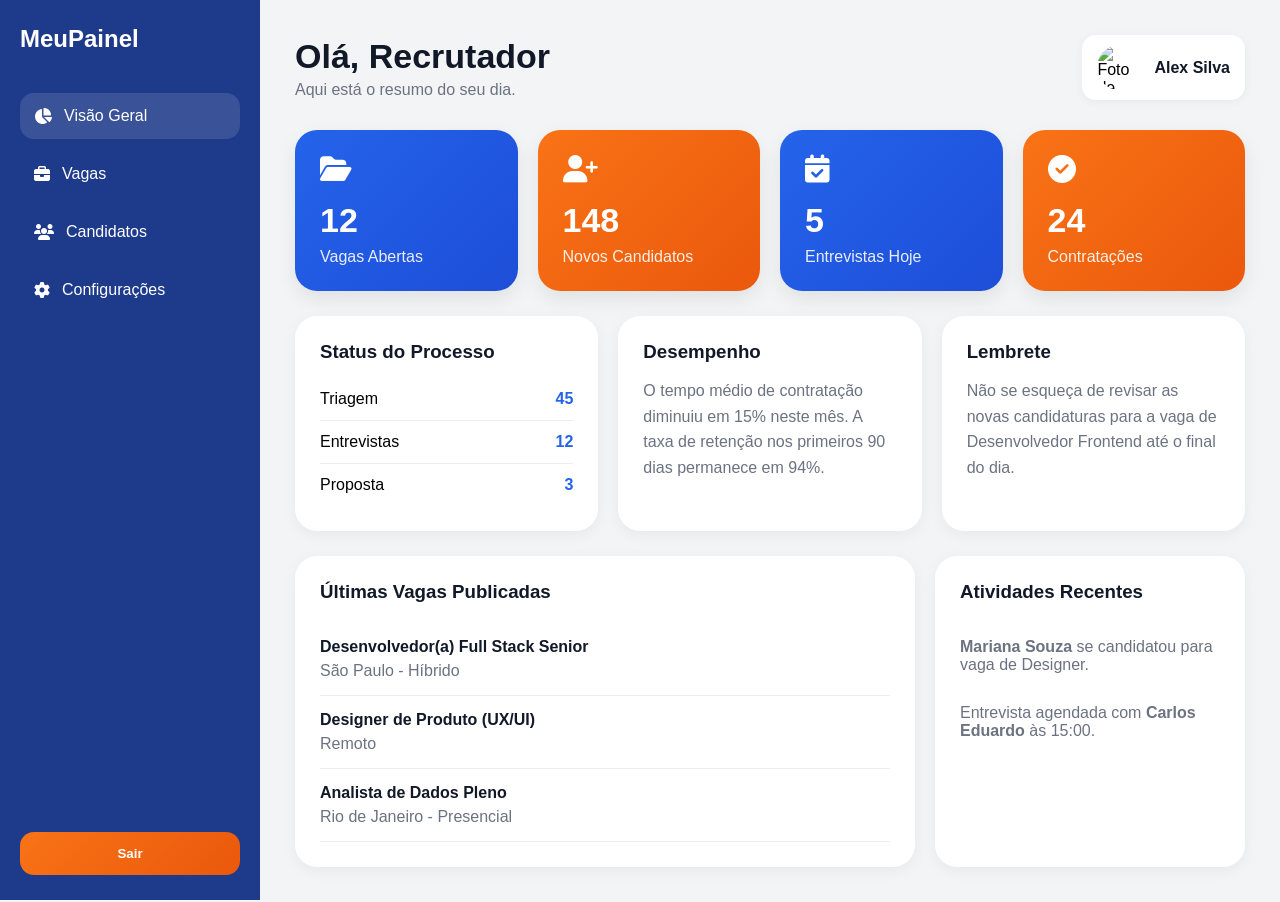
==== frontend/dashboad/dashboard/index.html @ dc66635c "atualiza arquivos do projeto" ====
<!DOCTYPE html>
<html lang="pt-BR">
<head>
  <meta charset="UTF-8">
  <meta name="viewport" content="width=device-width, initial-scale=1.0">
  <title>Dashboard</title>
  <link rel="stylesheet" href="https://cdnjs.cloudflare.com/ajax/libs/font-awesome/6.4.0/css/all.min.css">
  <link rel="stylesheet" href="style.css">
</head>
<body>

  <div class="dashboard-container">
    
    <aside class="sidebar">
      <div>
        <div class="logo">
          <h2>MeuPainel</h2>
        </div>
        <nav class="menu">
          <a href="#" class="active"><i class="fa-solid fa-chart-pie"></i> Visão Geral</a>
          <a href="#"><i class="fa-solid fa-briefcase"></i> Vagas</a>
          <a href="#"><i class="fa-solid fa-users"></i> Candidatos</a>
          <a href="#"><i class="fa-solid fa-gear"></i> Configurações</a>
        </nav>
      </div>
      <button class="logout-btn">Sair</button>
    </aside>

    <main class="main-content">
      
      <header class="topbar">
        <div>
          <h1>Olá, Recrutador</h1>
          <p>Aqui está o resumo do seu dia.</p>
        </div>
        <div class="perfil">
          <img src="https://via.placeholder.com/45" alt="Foto de Perfil">
          <span>Alex Silva</span>
        </div>
      </header>

      <section class="cards">
        <div class="card blue">
          <i class="fa-solid fa-folder-open"></i>
          <h2>12</h2>
          <p>Vagas Abertas</p>
        </div>
        <div class="card orange">
          <i class="fa-solid fa-user-plus"></i>
          <h2>148</h2>
          <p>Novos Candidatos</p>
        </div>
        <div class="card blue">
          <i class="fa-solid fa-calendar-check"></i>
          <h2>5</h2>
          <p>Entrevistas Hoje</p>
        </div>
        <div class="card orange">
          <i class="fa-solid fa-circle-check"></i>
          <h2>24</h2>
          <p>Contratações</p>
        </div>
      </section>

      <section class="overview">
        <div class="overview-card">
          <h3>Status do Processo</h3>
          <div class="status-item"><span>Triagem</span><strong>45</strong></div>
          <div class="status-item"><span>Entrevistas</span><strong>12</strong></div>
          <div class="status-item"><span>Proposta</span><strong>3</strong></div>
        </div>
        <div class="overview-card">
          <h3>Desempenho</h3>
          <p>O tempo médio de contratação diminuiu em 15% neste mês. A taxa de retenção nos primeiros 90 dias permanece em 94%.</p>
        </div>
        <div class="overview-card">
          <h3>Lembrete</h3>
          <p>Não se esqueça de revisar as novas candidaturas para a vaga de Desenvolvedor Frontend até o final do dia.</p>
        </div>
      </section>

      <section class="content-grid">
        <div class="box">
          <div class="box-header">
            <h3>Últimas Vagas Publicadas</h3>
          </div>
          <div class="vaga-item">
            <strong>Desenvolvedor(a) Full Stack Senior</strong>
            <span>São Paulo - Híbrido</span>
          </div>
          <div class="vaga-item">
            <strong>Designer de Produto (UX/UI)</strong>
            <span>Remoto</span>
          </div>
          <div class="vaga-item">
            <strong>Analista de Dados Pleno</strong>
            <span>Rio de Janeiro - Presencial</span>
          </div>
        </div>

        <div class="box">
          <div class="box-header">
            <h3>Atividades Recentes</h3>
          </div>
          <div class="atividade">
            <p><strong>Mariana Souza</strong> se candidatou para vaga de Designer.</p>
          </div>
          <div class="atividade">
            <p>Entrevista agendada com <strong>Carlos Eduardo</strong> às 15:00.</p>
          </div>
        </div>
      </section>

    </main>
  </div>

</body>
</html>
---- frontend/dashboad/dashboard/style.css ----
* {
  margin: 0;
  padding: 0;
  box-sizing: border-box;
  font-family: Arial, sans-serif;
}

body {
  background: #f3f4f6;
}

/* CONTAINER */
.dashboard-container {
  display: flex;
  min-height: 100vh;
}

/* SIDEBAR */
.sidebar {
  width: 260px;
  background: #1E3A8A;
  color: white;

  padding: 25px 20px;

  display: flex;
  flex-direction: column;
  justify-content: space-between;

  position: fixed;
  height: 100vh;
}

.logo h2 {
  font-size: 24px;
  font-weight: bold;
}

/* MENU */
.menu {
  display: flex;
  flex-direction: column;
  gap: 12px;

  margin-top: 40px;
}

.menu a {
  text-decoration: none;
  color: white;

  display: flex;
  align-items: center;
  gap: 12px;

  padding: 14px;
  border-radius: 14px;

  transition: 0.3s;
}

.menu a:hover,
.menu .active {
  background: rgba(255,255,255,0.12);
}

/* LOGOUT */
.logout-btn {
  width: 100%;
  border: none;

  padding: 14px;
  border-radius: 14px;

  background: linear-gradient(135deg, #f97316, #ea580c);

  color: white;
  font-weight: bold;

  cursor: pointer;

  transition: 0.3s;
}

.logout-btn:hover {
  transform: translateY(-2px);
}

/* MAIN */
.main-content {
  margin-left: 260px;
  flex: 1;

  padding: 35px;
}

/* TOPBAR */
.topbar {
  display: flex;
  justify-content: space-between;
  align-items: center;

  margin-bottom: 30px;
}

.topbar h1 {
  font-size: 34px;
  color: #111827;
}

.topbar p {
  color: #6b7280;
  margin-top: 5px;
}

/* PERFIL */
.perfil {
  display: flex;
  align-items: center;
  gap: 12px;

  background: white;
  padding: 10px 15px;

  border-radius: 14px;

  box-shadow: 0 2px 10px rgba(0,0,0,0.05);
}

.perfil img {
  width: 45px;
  height: 45px;

  border-radius: 50%;
}

.perfil span {
  font-weight: bold;
  color: #111827;
}

/* CARDS */
.cards {
  display: grid;
  grid-template-columns: repeat(4, 1fr);

  gap: 20px;

  margin-bottom: 25px;
}

.card {
  padding: 25px;

  border-radius: 22px;

  color: white;

  box-shadow: 0 8px 20px rgba(0,0,0,0.08);

  transition: 0.3s;
}

.card:hover {
  transform: translateY(-4px);
}

.card i {
  font-size: 28px;
  margin-bottom: 18px;
}

.card h2 {
  font-size: 34px;
}

.card p {
  margin-top: 8px;
  opacity: 0.9;
}

.blue {
  background: linear-gradient(135deg, #2563EB, #1D4ED8);
}

.orange {
  background: linear-gradient(135deg, #f97316, #ea580c);
}

/* VISÃO GERAL */
.overview {
  display: grid;
  grid-template-columns: repeat(3, 1fr);

  gap: 20px;

  margin-bottom: 25px;
}

.overview-card {
  background: white;

  padding: 25px;

  border-radius: 22px;

  box-shadow: 0 4px 15px rgba(0,0,0,0.05);
}

.overview-card h3 {
  margin-bottom: 15px;
  color: #111827;
}

.overview-card p {
  color: #6b7280;
  line-height: 1.6;
}

/* STATUS */
.status-item {
  display: flex;
  justify-content: space-between;

  padding: 12px 0;

  border-bottom: 1px solid #eee;
}

.status-item:last-child {
  border-bottom: none;
}

.status-item strong {
  color: #2563EB;
}

/* GRID CENTRAL */
.content-grid {
  display: grid;
  grid-template-columns: 2fr 1fr;

  gap: 20px;
}

/* BOX */
.box {
  background: white;

  padding: 25px;

  border-radius: 22px;

  box-shadow: 0 4px 15px rgba(0,0,0,0.05);
}

.box-header {
  margin-bottom: 20px;
}

.box-header h3 {
  color: #111827;
}

/* VAGAS */
.vaga-item {
  padding: 15px 0;

  border-bottom: 1px solid #eee;

  display: flex;
  flex-direction: column;
  gap: 6px;
}

.vaga-item strong {
  color: #111827;
}

.vaga-item span {
  color: #6b7280;
}

/* ATIVIDADES */
.atividade {
  padding: 15px 0;
}

.atividade p {
  color: #6b7280;
}

/* RESPONSIVO */
@media (max-width: 1100px) {

  .cards {
    grid-template-columns: repeat(2, 1fr);
  }

  .overview {
    grid-template-columns: 1fr;
  }

  .content-grid {
    grid-template-columns: 1fr;
  }
}

@media (max-width: 768px) {

  .sidebar {
    display: none;
  }

  .main-content {
    margin-left: 0;
    padding: 20px;
  }

  .cards {
    grid-template-columns: 1fr;
  }

  .topbar {
    flex-direction: column;
    align-items: flex-start;
    gap: 20px;
  }
}
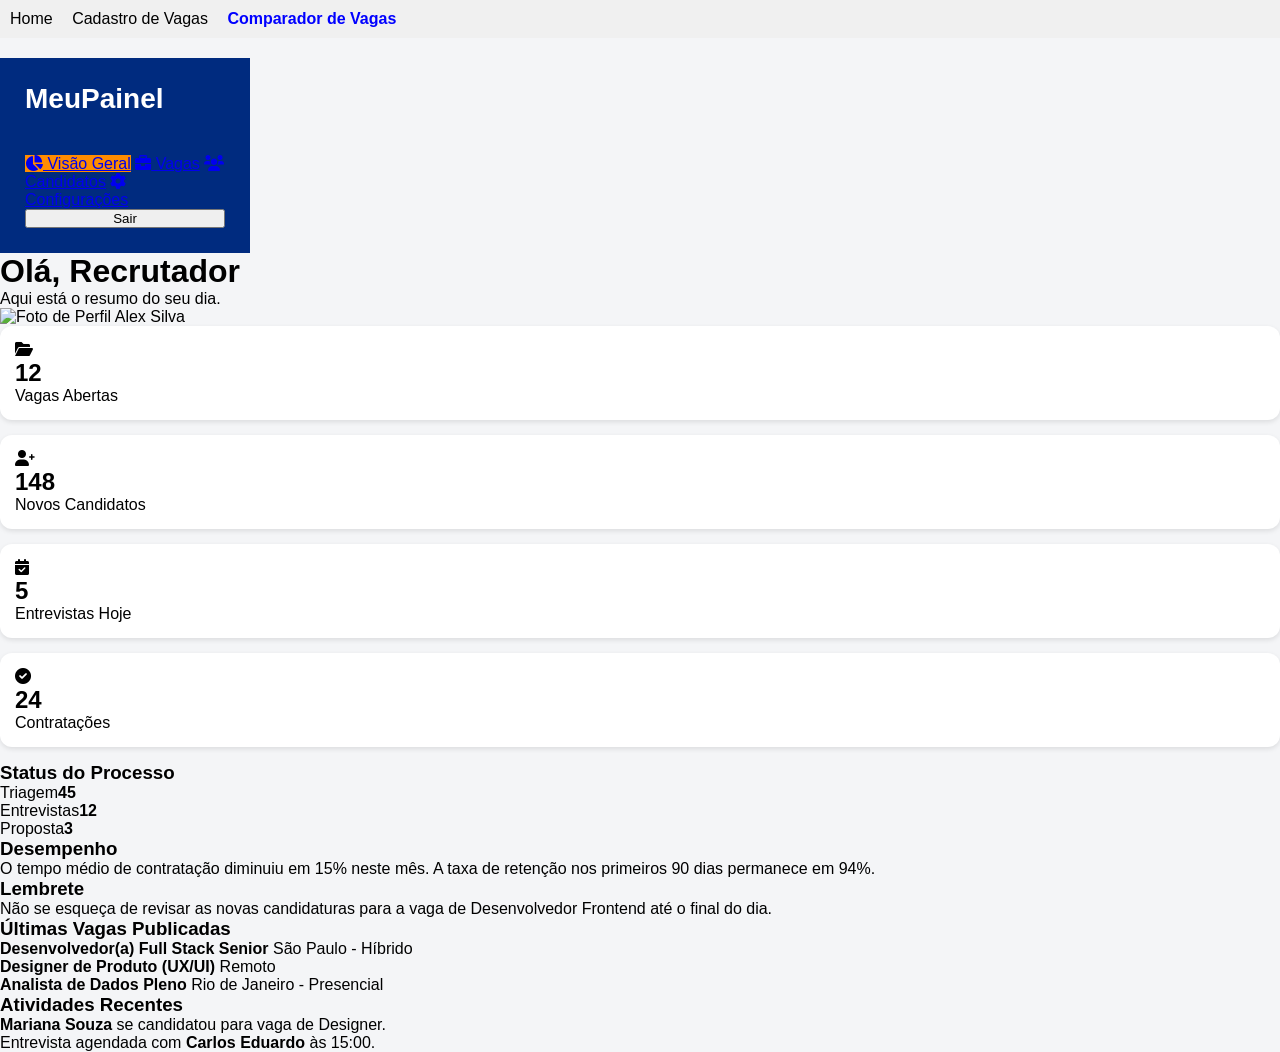
==== commit d1e6a07b: "novos commit(12)" ====
--- a/frontend/dashboad/dashboard/index.html
+++ b/frontend/dashboad/dashboard/index.html
@@ -1,14 +1,24 @@
 <!DOCTYPE html>
 <html lang="pt-BR">
 <head>
-  <meta charset="UTF-8">
-  <meta name="viewport" content="width=device-width, initial-scale=1.0">
-  <title>Dashboard</title>
-  <link rel="stylesheet" href="https://cdnjs.cloudflare.com/ajax/libs/font-awesome/6.4.0/css/all.min.css">
-  <link rel="stylesheet" href="style.css">
+    <meta charset="UTF-8">
+    <title>Dashboard</title>
+    <link rel="stylesheet" href="https://cdnjs.cloudflare.com/ajax/libs/font-awesome/6.0.0/css/all.min.css">
+    <link rel="stylesheet" href="style.css">
+
+    <script>
+      const user = localStorage.getItem("user");
+      if (user) {
+        window.location.href = "home.html"; // Se JÁ está logado, vai direto para a home
+      }
+    </script>
 </head>
 <body>
-
+<nav style="background-color: #f0f0f0; padding: 10px; margin-bottom: 20px;">
+    <a href="index.html" style="margin-right: 15px; text-decoration: none; color: black;">Home</a>
+    <a href="cadastro.html" style="margin-right: 15px; text-decoration: none; color: black;">Cadastro de Vagas</a>
+    <a href="comparador.html" style="font-weight: bold; text-decoration: none; color: blue;">Comparador de Vagas</a>
+</nav>
   <div class="dashboard-container">
     
     <aside class="sidebar">
--- a/frontend/dashboad/dashboard/style.css
+++ b/frontend/dashboad/dashboard/style.css
@@ -1,329 +1,173 @@
-* {
-  margin: 0;
-  padding: 0;
-  box-sizing: border-box;
-  font-family: Arial, sans-serif;
+/* RESET */
+*{
+  margin:0;
+  padding:0;
+  box-sizing:border-box;
+  font-family:Arial, Helvetica, sans-serif;
 }
 
-body {
-  background: #f3f4f6;
+body{
+  background:#f4f5f7;
 }
 
 /* CONTAINER */
-.dashboard-container {
-  display: flex;
-  min-height: 100vh;
-}
-
-/* SIDEBAR */
-.sidebar {
-  width: 260px;
-  background: #1E3A8A;
-  color: white;
-
-  padding: 25px 20px;
-
-  display: flex;
-  flex-direction: column;
-  justify-content: space-between;
-
-  position: fixed;
-  height: 100vh;
-}
-
-.logo h2 {
-  font-size: 24px;
-  font-weight: bold;
+.container{
+  display:flex;
+  min-height:100vh;
 }
 
 /* MENU */
-.menu {
-  display: flex;
-  flex-direction: column;
-  gap: 12px;
-
-  margin-top: 40px;
+.sidebar{
+  width:250px;
+  background:#002b7f;
+  color:white;
+  padding:25px;
+  display:flex;
+  flex-direction:column;
+  justify-content:space-between;
 }
 
-.menu a {
-  text-decoration: none;
-  color: white;
-
-  display: flex;
-  align-items: center;
-  gap: 12px;
-
-  padding: 14px;
-  border-radius: 14px;
-
-  transition: 0.3s;
+.logo h2{
+  font-size:28px;
+  margin-bottom:40px;
 }
 
-.menu a:hover,
-.menu .active {
-  background: rgba(255,255,255,0.12);
+.logo span{
+  color:#ff8c00;
 }
 
-/* LOGOUT */
-.logout-btn {
-  width: 100%;
-  border: none;
-
-  padding: 14px;
-  border-radius: 14px;
-
-  background: linear-gradient(135deg, #f97316, #ea580c);
-
-  color: white;
-  font-weight: bold;
-
-  cursor: pointer;
-
-  transition: 0.3s;
+.sidebar ul{
+  list-style:none;
 }
 
-.logout-btn:hover {
-  transform: translateY(-2px);
+.sidebar li{
+  padding:15px;
+  margin-bottom:10px;
+  border-radius:10px;
+  cursor:pointer;
+  transition:0.3s;
 }
 
-/* MAIN */
-.main-content {
-  margin-left: 260px;
-  flex: 1;
-
-  padding: 35px;
+.sidebar li:hover{
+  background:#0d47c5;
 }
 
-/* TOPBAR */
-.topbar {
-  display: flex;
-  justify-content: space-between;
-  align-items: center;
-
-  margin-bottom: 30px;
+.sidebar li i{
+  margin-right:10px;
 }
 
-.topbar h1 {
-  font-size: 34px;
-  color: #111827;
+.active{
+  background:#ff8c00;
 }
 
-.topbar p {
-  color: #6b7280;
-  margin-top: 5px;
+.logout{
+  padding:15px;
+  cursor:pointer;
 }
 
-/* PERFIL */
-.perfil {
-  display: flex;
-  align-items: center;
-  gap: 12px;
-
-  background: white;
-  padding: 10px 15px;
-
-  border-radius: 14px;
-
-  box-shadow: 0 2px 10px rgba(0,0,0,0.05);
+/* CONTEÚDO */
+.content{
+  flex:1;
+  padding:30px;
 }
 
-.perfil img {
-  width: 45px;
-  height: 45px;
-
-  border-radius: 50%;
+/* TOPO */
+.topo{
+  display:flex;
+  justify-content:space-between;
+  align-items:center;
+  margin-bottom:30px;
 }
 
-.perfil span {
-  font-weight: bold;
-  color: #111827;
+.topo h1{
+  font-size:35px;
+  color:#1d1d1d;
+}
+
+.topo p{
+  color:gray;
+  margin-top:5px;
+}
+
+.btn{
+  background:#ff8c00;
+  color:white;
+  border:none;
+  padding:12px 20px;
+  border-radius:10px;
+  cursor:pointer;
+  font-size:16px;
+}
+
+/* BOARD */
+.board{
+  display:flex;
+  gap:20px;
+  overflow-x:auto;
+}
+
+/* COLUNAS */
+.column{
+  background:#ececec;
+  width:240px;
+  border-radius:15px;
+  padding:15px;
+  min-height:500px;
+}
+
+.column h3{
+  padding:10px;
+  border-radius:10px;
+  color:white;
+  margin-bottom:15px;
+  text-align:center;
+}
+
+/* CORES */
+.azul-claro{
+  background:#5fa8ff;
+}
+
+.azul{
+  background:#005eff;
+}
+
+.laranja{
+  background:#ff8c00;
+}
+
+.roxo{
+  background:#7d5fff;
+}
+
+.verde{
+  background:#00b894;
+}
+
+.vermelho{
+  background:#ff3b30;
 }
 
 /* CARDS */
-.cards {
-  display: grid;
-  grid-template-columns: repeat(4, 1fr);
-
-  gap: 20px;
-
-  margin-bottom: 25px;
+.card{
+  background:white;
+  padding:15px;
+  border-radius:12px;
+  margin-bottom:15px;
+  min-height:90px;
+  cursor:text;
+  box-shadow:0 2px 5px rgba(0,0,0,0.1);
+  outline:none;
 }
 
-.card {
-  padding: 25px;
-
-  border-radius: 22px;
-
-  color: white;
-
-  box-shadow: 0 8px 20px rgba(0,0,0,0.08);
-
-  transition: 0.3s;
-}
-
-.card:hover {
-  transform: translateY(-4px);
-}
-
-.card i {
-  font-size: 28px;
-  margin-bottom: 18px;
-}
-
-.card h2 {
-  font-size: 34px;
-}
-
-.card p {
-  margin-top: 8px;
-  opacity: 0.9;
-}
-
-.blue {
-  background: linear-gradient(135deg, #2563EB, #1D4ED8);
-}
-
-.orange {
-  background: linear-gradient(135deg, #f97316, #ea580c);
-}
-
-/* VISÃO GERAL */
-.overview {
-  display: grid;
-  grid-template-columns: repeat(3, 1fr);
-
-  gap: 20px;
-
-  margin-bottom: 25px;
-}
-
-.overview-card {
-  background: white;
-
-  padding: 25px;
-
-  border-radius: 22px;
-
-  box-shadow: 0 4px 15px rgba(0,0,0,0.05);
-}
-
-.overview-card h3 {
-  margin-bottom: 15px;
-  color: #111827;
-}
-
-.overview-card p {
-  color: #6b7280;
-  line-height: 1.6;
-}
-
-/* STATUS */
-.status-item {
-  display: flex;
-  justify-content: space-between;
-
-  padding: 12px 0;
-
-  border-bottom: 1px solid #eee;
-}
-
-.status-item:last-child {
-  border-bottom: none;
-}
-
-.status-item strong {
-  color: #2563EB;
-}
-
-/* GRID CENTRAL */
-.content-grid {
-  display: grid;
-  grid-template-columns: 2fr 1fr;
-
-  gap: 20px;
-}
-
-/* BOX */
-.box {
-  background: white;
-
-  padding: 25px;
-
-  border-radius: 22px;
-
-  box-shadow: 0 4px 15px rgba(0,0,0,0.05);
-}
-
-.box-header {
-  margin-bottom: 20px;
-}
-
-.box-header h3 {
-  color: #111827;
-}
-
-/* VAGAS */
-.vaga-item {
-  padding: 15px 0;
-
-  border-bottom: 1px solid #eee;
-
-  display: flex;
-  flex-direction: column;
-  gap: 6px;
-}
-
-.vaga-item strong {
-  color: #111827;
-}
-
-.vaga-item span {
-  color: #6b7280;
-}
-
-/* ATIVIDADES */
-.atividade {
-  padding: 15px 0;
-}
-
-.atividade p {
-  color: #6b7280;
-}
-
-/* RESPONSIVO */
-@media (max-width: 1100px) {
-
-  .cards {
-    grid-template-columns: repeat(2, 1fr);
-  }
-
-  .overview {
-    grid-template-columns: 1fr;
-  }
-
-  .content-grid {
-    grid-template-columns: 1fr;
-  }
-}
-
-@media (max-width: 768px) {
-
-  .sidebar {
-    display: none;
-  }
-
-  .main-content {
-    margin-left: 0;
-    padding: 20px;
-  }
-
-  .cards {
-    grid-template-columns: 1fr;
-  }
-
-  .topbar {
-    flex-direction: column;
-    align-items: flex-start;
-    gap: 20px;
-  }
+/* BOTÃO ADD */
+.add{
+  width:100%;
+  border:none;
+  padding:10px;
+  border-radius:10px;
+  background:white;
+  cursor:pointer;
+  color:#555;
+  font-weight:bold;
 }
